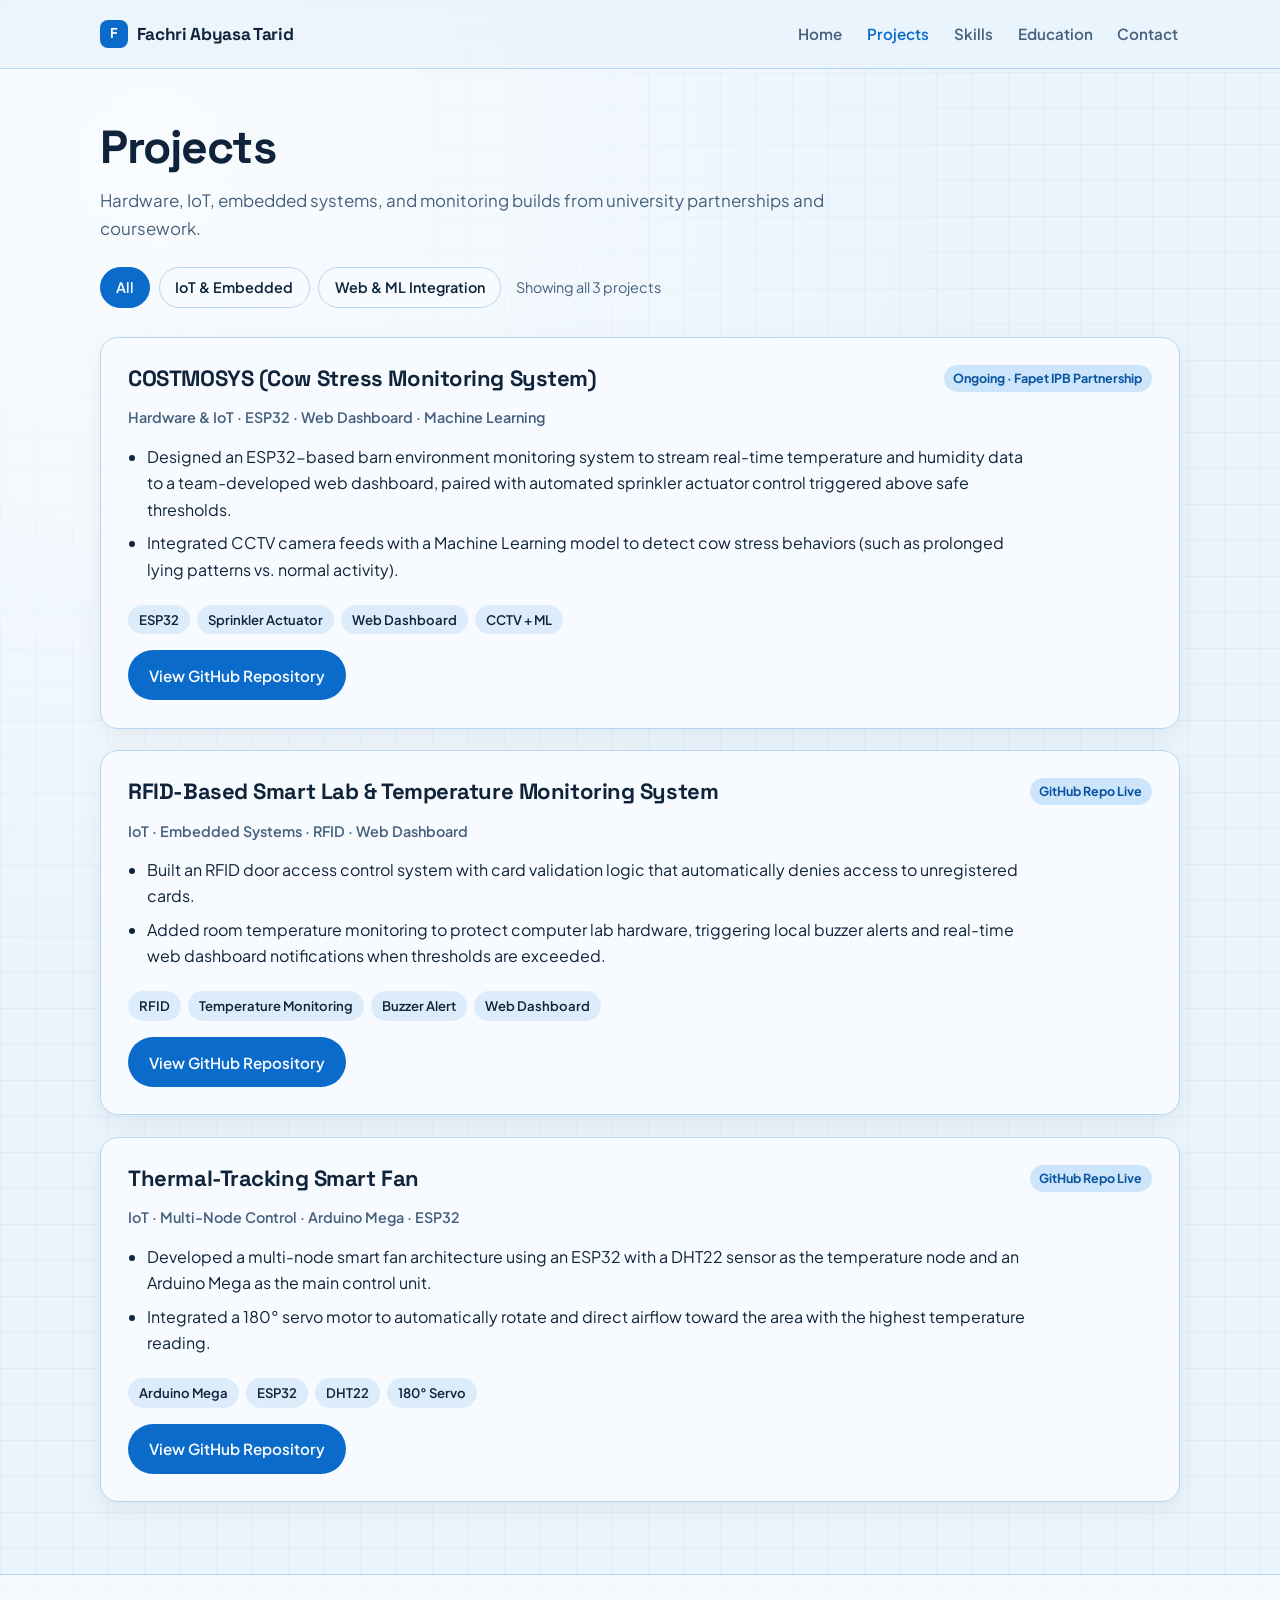
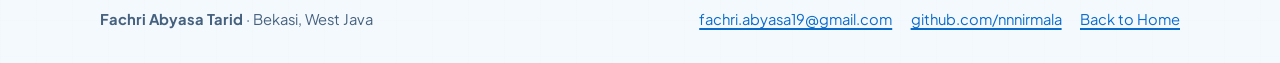
==== projects.html @ 2e53fb2d "feat: sync projects and repo links with latest Google Docs CV" ====
<!doctype html>
<html lang="en">
  <head>
    <meta charset="UTF-8">
    <meta name="viewport" content="width=device-width, initial-scale=1">
    <meta name="theme-color" content="#eaf4fc">
    <meta name="description" content="Hardware, IoT, embedded systems, and web-integrated projects by Fachri Abyasa Tarid.">
    <link rel="icon" href="favicon.svg" type="image/svg+xml">
    <link rel="preconnect" href="https://fonts.googleapis.com">
    <link rel="preconnect" href="https://fonts.gstatic.com" crossorigin>
    <link href="https://fonts.googleapis.com/css2?family=Plus+Jakarta+Sans:wght@400;500;600;700&family=Space+Grotesk:wght@600;700&display=swap" rel="stylesheet">
    <link rel="stylesheet" href="styles.css">
    <script src="app.js" defer></script>
    <title>Projects — Fachri Abyasa Tarid</title>
  </head>
  <body>
    <a class="skip-link" href="#main">Skip to content</a>

    <header class="site-header">
      <div class="wrap header-inner">
        <a class="brand" href="index.html">
          <span class="brand-mark" aria-hidden="true">F</span>
          <span>Fachri Abyasa Tarid</span>
        </a>
        <nav aria-label="Main navigation">
          <button class="nav-toggle" type="button" aria-expanded="false" aria-controls="nav-menu">Menu</button>
          <ul id="nav-menu" class="nav-list">
            <li><a href="index.html">Home</a></li>
            <li><a href="projects.html" aria-current="page">Projects</a></li>
            <li><a href="index.html#skills">Skills</a></li>
            <li><a href="index.html#education">Education</a></li>
            <li><a href="index.html#contact">Contact</a></li>
          </ul>
        </nav>
      </div>
    </header>

    <main id="main" tabindex="-1">
      <section class="page-hero">
        <div class="wrap">
          <h1>Projects</h1>
          <p class="hero-lead">
            Hardware, IoT, embedded systems, and monitoring builds from university partnerships and coursework.
          </p>

          <div class="filters" role="group" aria-label="Filter projects by category" id="filters">
            <button type="button" class="chip" data-filter="all" aria-pressed="true">All</button>
            <button type="button" class="chip" data-filter="iot" aria-pressed="false">IoT &amp; Embedded</button>
            <button type="button" class="chip" data-filter="web-ml" aria-pressed="false">Web &amp; ML Integration</button>
            <p class="filter-status" role="status">Showing all 3 projects</p>
          </div>
          <p class="empty" id="empty" hidden>No projects match this filter.</p>
        </div>
      </section>

      <section class="wrap project-stack" aria-label="Project list">
        <article class="project-entry" id="cow-heat-stress" data-categories="iot web-ml">
          <div class="project-top">
            <h2>COSTMOSYS (Cow Stress Monitoring System)</h2>
            <span class="status-badge">Ongoing · Fapet IPB Partnership</span>
          </div>
          <p class="project-meta">Hardware &amp; IoT · ESP32 · Web Dashboard · Machine Learning</p>
          <ul class="project-points">
            <li>Designed an ESP32-based barn environment monitoring system to stream real-time temperature and humidity data to a team-developed web dashboard, paired with automated sprinkler actuator control triggered above safe thresholds.</li>
            <li>Integrated CCTV camera feeds with a Machine Learning model to detect cow stress behaviors (such as prolonged lying patterns vs. normal activity).</li>
          </ul>
          <div class="tag-row">
            <span class="tag">ESP32</span>
            <span class="tag">Sprinkler Actuator</span>
            <span class="tag">Web Dashboard</span>
            <span class="tag">CCTV + ML</span>
          </div>
          <div class="project-links">
            <a class="btn btn-primary" href="https://github.com/makhdanramadhan-ui/COSTMOSYS" target="_blank" rel="noopener noreferrer">View GitHub Repository</a>
          </div>
        </article>

        <article class="project-entry" id="rfid-smart-lab" data-categories="iot web-ml">
          <div class="project-top">
            <h2>RFID-Based Smart Lab &amp; Temperature Monitoring System</h2>
            <span class="status-badge">GitHub Repo Live</span>
          </div>
          <p class="project-meta">IoT · Embedded Systems · RFID · Web Dashboard</p>
          <ul class="project-points">
            <li>Built an RFID door access control system with card validation logic that automatically denies access to unregistered cards.</li>
            <li>Added room temperature monitoring to protect computer lab hardware, triggering local buzzer alerts and real-time web dashboard notifications when thresholds are exceeded.</li>
          </ul>
          <div class="tag-row">
            <span class="tag">RFID</span>
            <span class="tag">Temperature Monitoring</span>
            <span class="tag">Buzzer Alert</span>
            <span class="tag">Web Dashboard</span>
          </div>
          <div class="project-links">
            <a class="btn btn-primary" href="https://github.com/Faizylux/C-Labs-Monitoring" target="_blank" rel="noopener noreferrer">View GitHub Repository</a>
          </div>
        </article>

        <article class="project-entry" id="thermal-fan" data-categories="iot">
          <div class="project-top">
            <h2>Thermal-Tracking Smart Fan</h2>
            <span class="status-badge">GitHub Repo Live</span>
          </div>
          <p class="project-meta">IoT · Multi-Node Control · Arduino Mega · ESP32</p>
          <ul class="project-points">
            <li>Developed a multi-node smart fan architecture using an ESP32 with a DHT22 sensor as the temperature node and an Arduino Mega as the main control unit.</li>
            <li>Integrated a 180° servo motor to automatically rotate and direct airflow toward the area with the highest temperature reading.</li>
          </ul>
          <div class="tag-row">
            <span class="tag">Arduino Mega</span>
            <span class="tag">ESP32</span>
            <span class="tag">DHT22</span>
            <span class="tag">180° Servo</span>
          </div>
          <div class="project-links">
            <a class="btn btn-primary" href="https://github.com/nnnirmala/thermal-tracking-smart-fan" target="_blank" rel="noopener noreferrer">View GitHub Repository</a>
          </div>
        </article>
      </section>
    </main>

    <footer class="site-footer">
      <div class="wrap footer-inner">
        <div>
          <strong>Fachri Abyasa Tarid</strong> · Bekasi, West Java
        </div>
        <div class="footer-links">
          <a href="mailto:fachri.abyasa19@gmail.com">fachri.abyasa19@gmail.com</a>
          <a href="https://github.com/nnnirmala" target="_blank" rel="noopener noreferrer">github.com/nnnirmala</a>
          <a href="index.html">Back to Home</a>
        </div>
      </div>
    </footer>
  </body>
</html>
---- styles.css ----
:root {
  --bg: #eaf4fc;
  --surface: #f7fbff;
  --surface-alt: #dcecfb;
  --ink: #0f233a;
  --ink-muted: #46617e;
  --accent: #0b6bcb;
  --accent-hover: #0854a0;
  --accent-soft: #cde5fb;
  --border: #b8d6f0;
  --shadow: 0 8px 24px rgba(15, 35, 58, 0.06);
  --radius-lg: 18px;
  --radius-md: 12px;
  --radius-pill: 999px;
  --max-w: 1080px;
}

*,
*::before,
*::after {
  box-sizing: border-box;
}

html {
  scroll-behavior: smooth;
}

body {
  margin: 0;
  font-family: "Plus Jakarta Sans", system-ui, -apple-system, "Segoe UI", sans-serif;
  background-color: var(--bg);
  background-image:
    radial-gradient(circle at 12% 10%, rgba(255, 255, 255, 0.75) 0%, transparent 45%),
    linear-gradient(to right, rgba(11, 107, 203, 0.045) 1px, transparent 1px),
    linear-gradient(to bottom, rgba(11, 107, 203, 0.045) 1px, transparent 1px);
  background-size: 100% 100%, 36px 36px, 36px 36px;
  color: var(--ink);
  line-height: 1.65;
  -webkit-font-smoothing: antialiased;
}

h1, h2, h3, .brand {
  font-family: "Space Grotesk", system-ui, -apple-system, sans-serif;
  letter-spacing: -0.02em;
  line-height: 1.2;
  margin: 0;
}

a {
  color: var(--accent);
  text-decoration-thickness: 1.5px;
  text-underline-offset: 3px;
}

a:hover {
  color: var(--accent-hover);
}

:focus-visible {
  outline: 2.5px solid var(--accent);
  outline-offset: 3px;
}

.skip-link {
  position: absolute;
  left: -9999px;
  top: 0;
  background: var(--ink);
  color: var(--surface);
  padding: 0.6rem 1rem;
  z-index: 100;
  border-radius: 0 0 8px 0;
}

.skip-link:focus {
  left: 0;
}

.wrap {
  width: min(100% - 2.2rem, var(--max-w));
  margin-inline: auto;
}

/* Header */
.site-header {
  position: sticky;
  top: 0;
  z-index: 40;
  background: rgba(234, 244, 252, 0.86);
  backdrop-filter: blur(12px);
  border-bottom: 1px solid var(--border);
}

.header-inner {
  display: flex;
  align-items: center;
  justify-content: space-between;
  gap: 1rem;
  min-height: 68px;
}

.brand {
  font-weight: 700;
  font-size: 1.08rem;
  color: var(--ink);
  text-decoration: none;
  display: inline-flex;
  align-items: center;
  gap: 0.55rem;
}

.brand-mark {
  width: 28px;
  height: 28px;
  border-radius: 8px;
  background: var(--accent);
  color: var(--surface);
  display: grid;
  place-items: center;
  font-size: 0.9rem;
  font-weight: 700;
}

.nav-toggle {
  display: none;
  background: var(--surface);
  border: 1px solid var(--border);
  border-radius: 10px;
  padding: 0.45rem 0.8rem;
  font: inherit;
  font-weight: 600;
  color: var(--ink);
  cursor: pointer;
}

.nav-list {
  list-style: none;
  display: flex;
  align-items: center;
  gap: 1.35rem;
  margin: 0;
  padding: 0;
}

.nav-list a {
  color: var(--ink-muted);
  text-decoration: none;
  font-weight: 600;
  font-size: 0.95rem;
  padding: 0.35rem 0.1rem;
  transition: color 0.15s ease;
}

.nav-list a:hover,
.nav-list a[aria-current="page"] {
  color: var(--accent);
}

/* Buttons */
.btn-row {
  display: flex;
  flex-wrap: wrap;
  gap: 0.75rem;
  margin-top: 1.5rem;
}

.btn {
  display: inline-flex;
  align-items: center;
  gap: 0.45rem;
  padding: 0.72rem 1.25rem;
  border-radius: var(--radius-pill);
  font-weight: 600;
  font-size: 0.95rem;
  text-decoration: none;
  border: 1px solid transparent;
  cursor: pointer;
  transition: background-color 0.15s ease, transform 0.15s ease, border-color 0.15s ease;
}

.btn-primary {
  background: var(--accent);
  color: var(--surface);
}

.btn-primary:hover {
  background: var(--accent-hover);
  color: var(--surface);
  transform: translateY(-1px);
}

.btn-secondary {
  background: var(--surface);
  color: var(--ink);
  border-color: var(--border);
}

.btn-secondary:hover {
  background: var(--surface-alt);
  color: var(--ink);
}

/* Hero */
.hero {
  padding: 4rem 0 3.2rem;
}

.hero-grid {
  display: grid;
  grid-template-columns: 1.35fr 0.9fr;
  gap: 2.2rem;
  align-items: start;
}

.role-pill {
  display: inline-block;
  background: var(--accent-soft);
  color: var(--accent-hover);
  font-weight: 600;
  font-size: 0.88rem;
  padding: 0.32rem 0.85rem;
  border-radius: var(--radius-pill);
  margin-bottom: 1rem;
}

.hero h1 {
  font-size: clamp(2.1rem, 4.2vw, 3.25rem);
  margin-bottom: 1rem;
}

.hero-lead {
  font-size: 1.06rem;
  color: var(--ink-muted);
  max-width: 62ch;
  margin: 0;
}

.spec-card {
  background: var(--surface);
  border: 1px solid var(--border);
  border-radius: var(--radius-lg);
  padding: 1.5rem;
  box-shadow: var(--shadow);
}

.spec-card h2 {
  font-size: 1.05rem;
  margin-bottom: 1rem;
  color: var(--ink);
}

.spec-list {
  margin: 0;
  display: grid;
  gap: 0.85rem;
}

.spec-item {
  display: flex;
  justify-content: space-between;
  gap: 1rem;
  padding-bottom: 0.7rem;
  border-bottom: 1px solid var(--surface-alt);
  font-size: 0.92rem;
}

.spec-item:last-child {
  border-bottom: none;
  padding-bottom: 0;
}

.spec-label {
  color: var(--ink-muted);
}

.spec-value {
  font-weight: 600;
  text-align: right;
}

/* Sections */
.section {
  padding: 2.8rem 0;
}

.section-head {
  display: flex;
  flex-wrap: wrap;
  align-items: baseline;
  justify-content: space-between;
  gap: 1rem;
  margin-bottom: 1.5rem;
}

.section-head h2 {
  font-size: clamp(1.5rem, 2.5vw, 1.95rem);
}

.section-sub {
  color: var(--ink-muted);
  margin: 0.3rem 0 0;
  max-width: 65ch;
}

/* Cards & Grids */
.grid-2 {
  display: grid;
  grid-template-columns: repeat(2, minmax(0, 1fr));
  gap: 1.25rem;
}

.card {
  background: var(--surface);
  border: 1px solid var(--border);
  border-radius: var(--radius-lg);
  padding: 1.45rem;
  box-shadow: var(--shadow);
  display: flex;
  flex-direction: column;
  gap: 0.75rem;
}

.card h3 {
  font-size: 1.18rem;
}

.card p {
  margin: 0;
  color: var(--ink-muted);
  font-size: 0.96rem;
}

.tag-row {
  display: flex;
  flex-wrap: wrap;
  gap: 0.45rem;
  margin-top: auto;
  padding-top: 0.35rem;
}

.tag {
  background: var(--surface-alt);
  color: var(--ink);
  font-size: 0.82rem;
  font-weight: 600;
  padding: 0.25rem 0.68rem;
  border-radius: var(--radius-pill);
}

.status-badge {
  display: inline-block;
  font-size: 0.78rem;
  font-weight: 700;
  padding: 0.2rem 0.6rem;
  border-radius: var(--radius-pill);
  background: var(--accent-soft);
  color: var(--accent-hover);
  align-self: flex-start;
}

/* Projects Page */
.page-hero {
  padding: 3.2rem 0 1.8rem;
}

.page-hero h1 {
  font-size: clamp(2rem, 4vw, 2.9rem);
  margin-bottom: 0.7rem;
}

.filters {
  display: flex;
  flex-wrap: wrap;
  align-items: center;
  gap: 0.55rem;
  margin-top: 1.5rem;
}

.chip {
  background: var(--surface);
  color: var(--ink);
  border: 1px solid var(--border);
  border-radius: var(--radius-pill);
  padding: 0.48rem 0.95rem;
  font: inherit;
  font-size: 0.9rem;
  font-weight: 600;
  cursor: pointer;
  transition: background-color 0.15s ease, color 0.15s ease, border-color 0.15s ease;
}

.chip:hover {
  background: var(--surface-alt);
}

.chip[aria-pressed="true"] {
  background: var(--accent);
  color: var(--surface);
  border-color: var(--accent);
}

.filter-status {
  margin: 0 0 0 0.4rem;
  font-size: 0.9rem;
  color: var(--ink-muted);
}

.project-stack {
  display: grid;
  gap: 1.35rem;
  padding-bottom: 3.5rem;
}

.project-entry {
  background: var(--surface);
  border: 1px solid var(--border);
  border-radius: var(--radius-lg);
  padding: 1.7rem;
  box-shadow: var(--shadow);
  scroll-margin-top: 90px;
}

.project-entry[hidden] {
  display: none;
}

.project-entry:target {
  border-color: var(--accent);
  box-shadow: 0 0 0 3px rgba(11, 107, 203, 0.16), var(--shadow);
}

.project-top {
  display: flex;
  flex-wrap: wrap;
  justify-content: space-between;
  align-items: flex-start;
  gap: 0.75rem;
  margin-bottom: 0.75rem;
}

.project-top h2 {
  font-size: 1.38rem;
}

.project-meta {
  color: var(--ink-muted);
  font-size: 0.9rem;
  font-weight: 600;
  margin-bottom: 0.85rem;
}

.project-points {
  margin: 0 0 1rem;
  padding-left: 1.2rem;
  color: var(--ink);
  max-width: 75ch;
}

.project-points li + li {
  margin-top: 0.45rem;
}

.project-links {
  display: flex;
  flex-wrap: wrap;
  align-items: center;
  gap: 1rem;
  margin-top: 1rem;
}

/* Footer */
.site-footer {
  border-top: 1px solid var(--border);
  background: rgba(247, 251, 255, 0.75);
  padding: 2rem 0;
  margin-top: 1rem;
}

.footer-inner {
  display: flex;
  flex-wrap: wrap;
  justify-content: space-between;
  align-items: center;
  gap: 1rem;
  font-size: 0.92rem;
  color: var(--ink-muted);
}

.footer-links {
  display: flex;
  flex-wrap: wrap;
  gap: 1.15rem;
}

@media (max-width: 820px) {
  .hero-grid,
  .grid-2 {
    grid-template-columns: 1fr;
  }

  .nav-toggle {
    display: inline-flex;
  }

  .nav-list {
    display: none;
    position: absolute;
    right: 1.1rem;
    top: 64px;
    background: var(--surface);
    border: 1px solid var(--border);
    border-radius: var(--radius-md);
    box-shadow: var(--shadow);
    flex-direction: column;
    align-items: stretch;
    padding: 0.65rem;
    min-width: 190px;
    gap: 0.25rem;
  }

  .nav-list.is-open {
    display: flex;
  }

  .nav-list a {
    padding: 0.45rem 0.65rem;
    border-radius: 8px;
  }

  .nav-list a:hover {
    background: var(--surface-alt);
  }
}

@media (prefers-reduced-motion: reduce) {
  html {
    scroll-behavior: auto;
  }
  .btn {
    transition: none;
  }
}
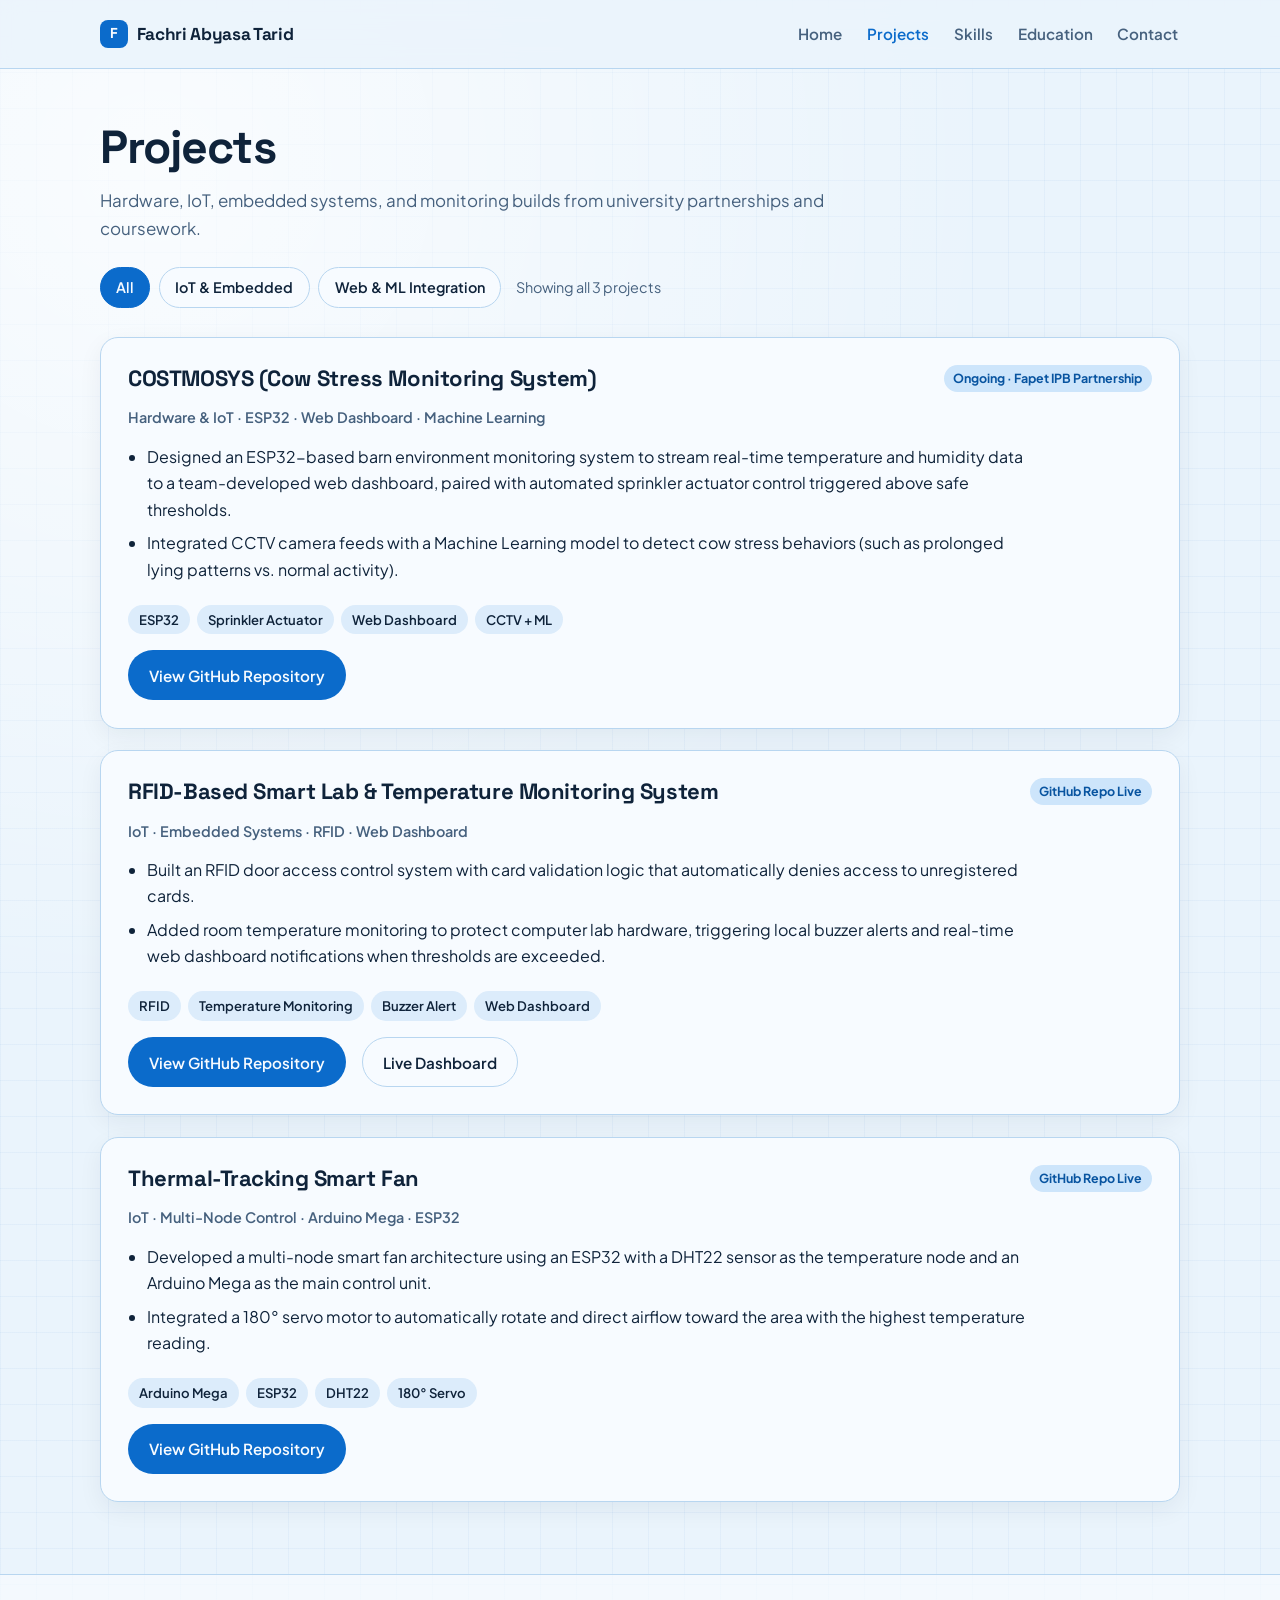
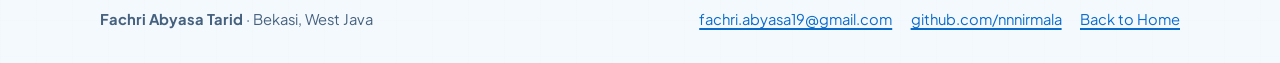
==== commit 1774c70b: "feat: add live C-LABS Monitoring dashboard link to Smart Lab project" ====
--- a/projects.html
+++ b/projects.html
@@ -93,6 +93,7 @@
           </div>
           <div class="project-links">
             <a class="btn btn-primary" href="https://github.com/Faizylux/C-Labs-Monitoring" target="_blank" rel="noopener noreferrer">View GitHub Repository</a>
+            <a class="btn btn-secondary" href="https://monitoring-lab-61a4b.web.app/" target="_blank" rel="noopener noreferrer">Live Dashboard</a>
           </div>
         </article>
 
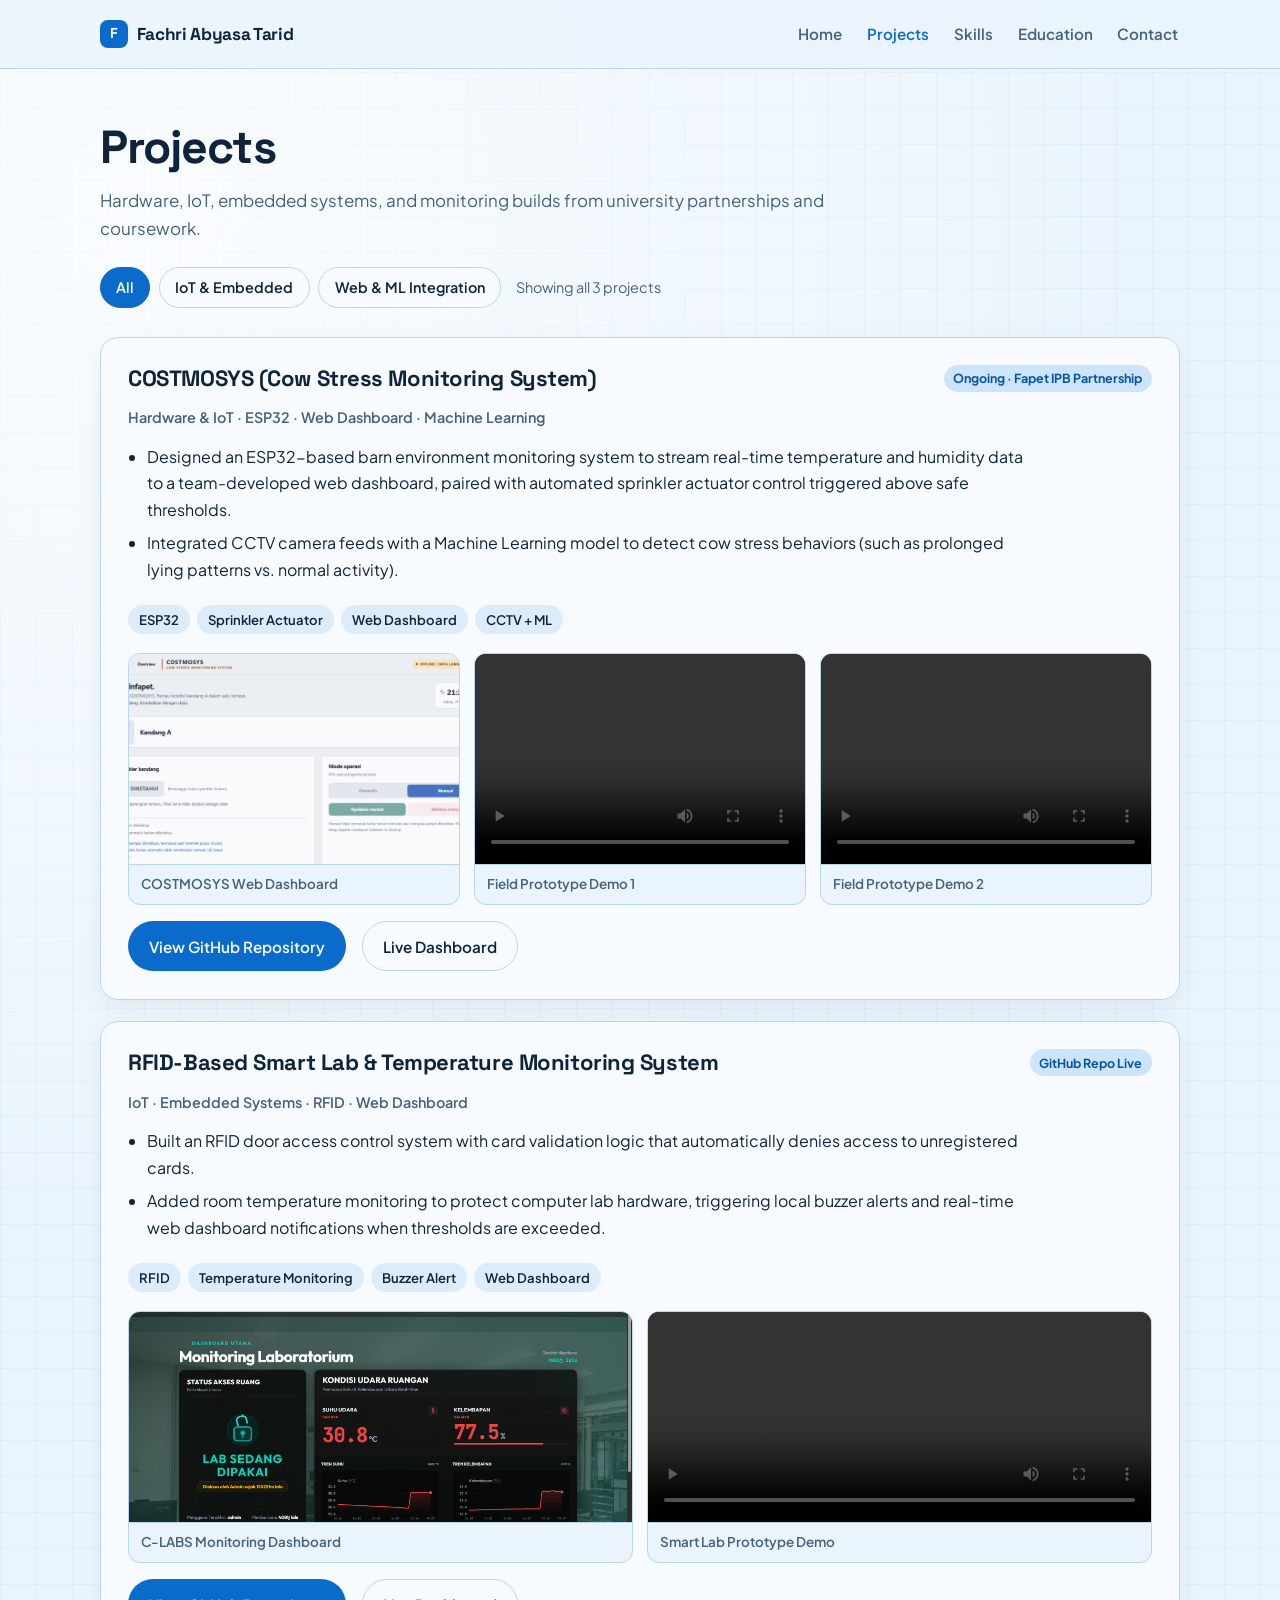
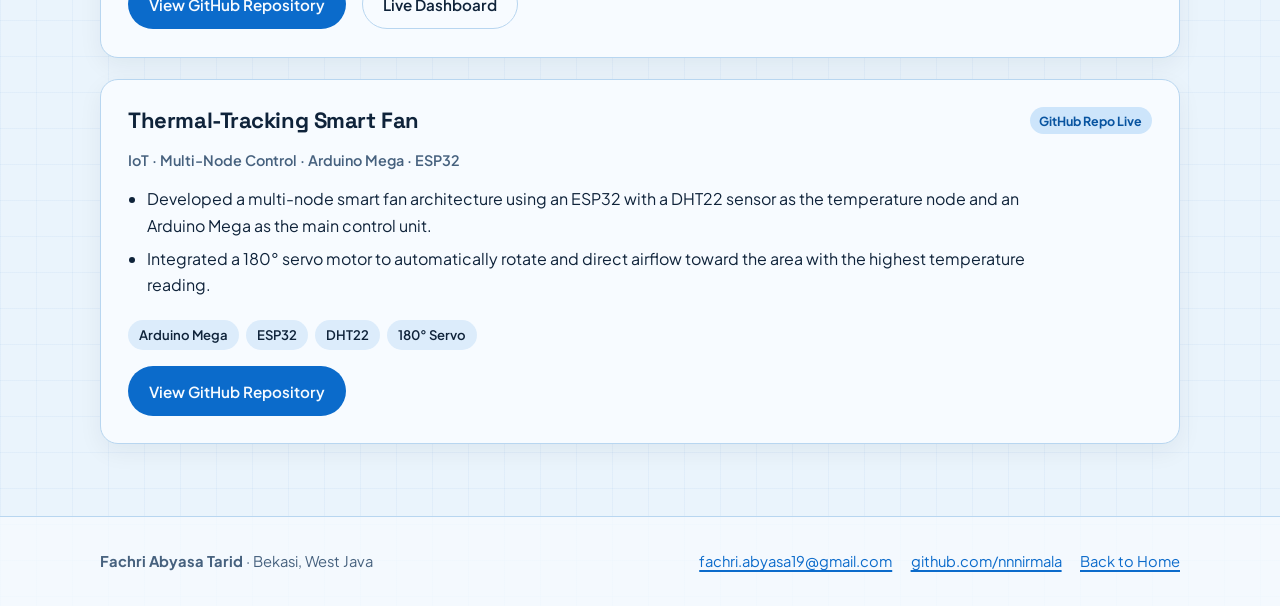
==== commit 971db0e8: "feat: add COSTMOSYS and C-LABS dashboard screenshots and demo videos" ====
--- a/projects.html
+++ b/projects.html
@@ -70,8 +70,23 @@
             <span class="tag">Web Dashboard</span>
             <span class="tag">CCTV + ML</span>
           </div>
+          <div class="media-grid">
+            <figure class="media-item">
+              <img src="assets/media/costmosys-dashboard.png" alt="COSTMOSYS SmartCow web dashboard overview" loading="lazy">
+              <figcaption>COSTMOSYS Web Dashboard</figcaption>
+            </figure>
+            <figure class="media-item">
+              <video controls preload="metadata" src="assets/media/costmosys-demo-1.mp4"></video>
+              <figcaption>Field Prototype Demo 1</figcaption>
+            </figure>
+            <figure class="media-item">
+              <video controls preload="metadata" src="assets/media/costmosys-demo-2.mp4"></video>
+              <figcaption>Field Prototype Demo 2</figcaption>
+            </figure>
+          </div>
           <div class="project-links">
             <a class="btn btn-primary" href="https://github.com/makhdanramadhan-ui/COSTMOSYS" target="_blank" rel="noopener noreferrer">View GitHub Repository</a>
+            <a class="btn btn-secondary" href="https://smartcow-de25f.web.app/" target="_blank" rel="noopener noreferrer">Live Dashboard</a>
           </div>
         </article>
 
@@ -90,6 +105,16 @@
             <span class="tag">Temperature Monitoring</span>
             <span class="tag">Buzzer Alert</span>
             <span class="tag">Web Dashboard</span>
+          </div>
+          <div class="media-grid">
+            <figure class="media-item">
+              <img src="assets/media/c-labs-dashboard.png" alt="C-LABS Monitoring web dashboard" loading="lazy">
+              <figcaption>C-LABS Monitoring Dashboard</figcaption>
+            </figure>
+            <figure class="media-item">
+              <video controls preload="metadata" src="https://github.com/nnnirmala/nnnirmala.github.io/releases/download/media-v1/c-labs-demo.mp4"></video>
+              <figcaption>Smart Lab Prototype Demo</figcaption>
+            </figure>
           </div>
           <div class="project-links">
             <a class="btn btn-primary" href="https://github.com/Faizylux/C-Labs-Monitoring" target="_blank" rel="noopener noreferrer">View GitHub Repository</a>
--- a/styles.css
+++ b/styles.css
@@ -468,6 +468,40 @@
   margin-top: 1rem;
 }
 
+.media-grid {
+  display: grid;
+  grid-template-columns: repeat(auto-fit, minmax(240px, 1fr));
+  gap: 0.9rem;
+  margin: 1.15rem 0 0.5rem;
+}
+
+.media-item {
+  margin: 0;
+  background: var(--bg);
+  border: 1px solid var(--border);
+  border-radius: var(--radius-md);
+  overflow: hidden;
+  display: flex;
+  flex-direction: column;
+}
+
+.media-item img,
+.media-item video {
+  width: 100%;
+  height: 210px;
+  object-fit: cover;
+  display: block;
+  background: #0f233a;
+}
+
+.media-item figcaption {
+  padding: 0.55rem 0.75rem;
+  font-size: 0.84rem;
+  font-weight: 600;
+  color: var(--ink-muted);
+  border-top: 1px solid var(--border);
+}
+
 /* Footer */
 .site-footer {
   border-top: 1px solid var(--border);
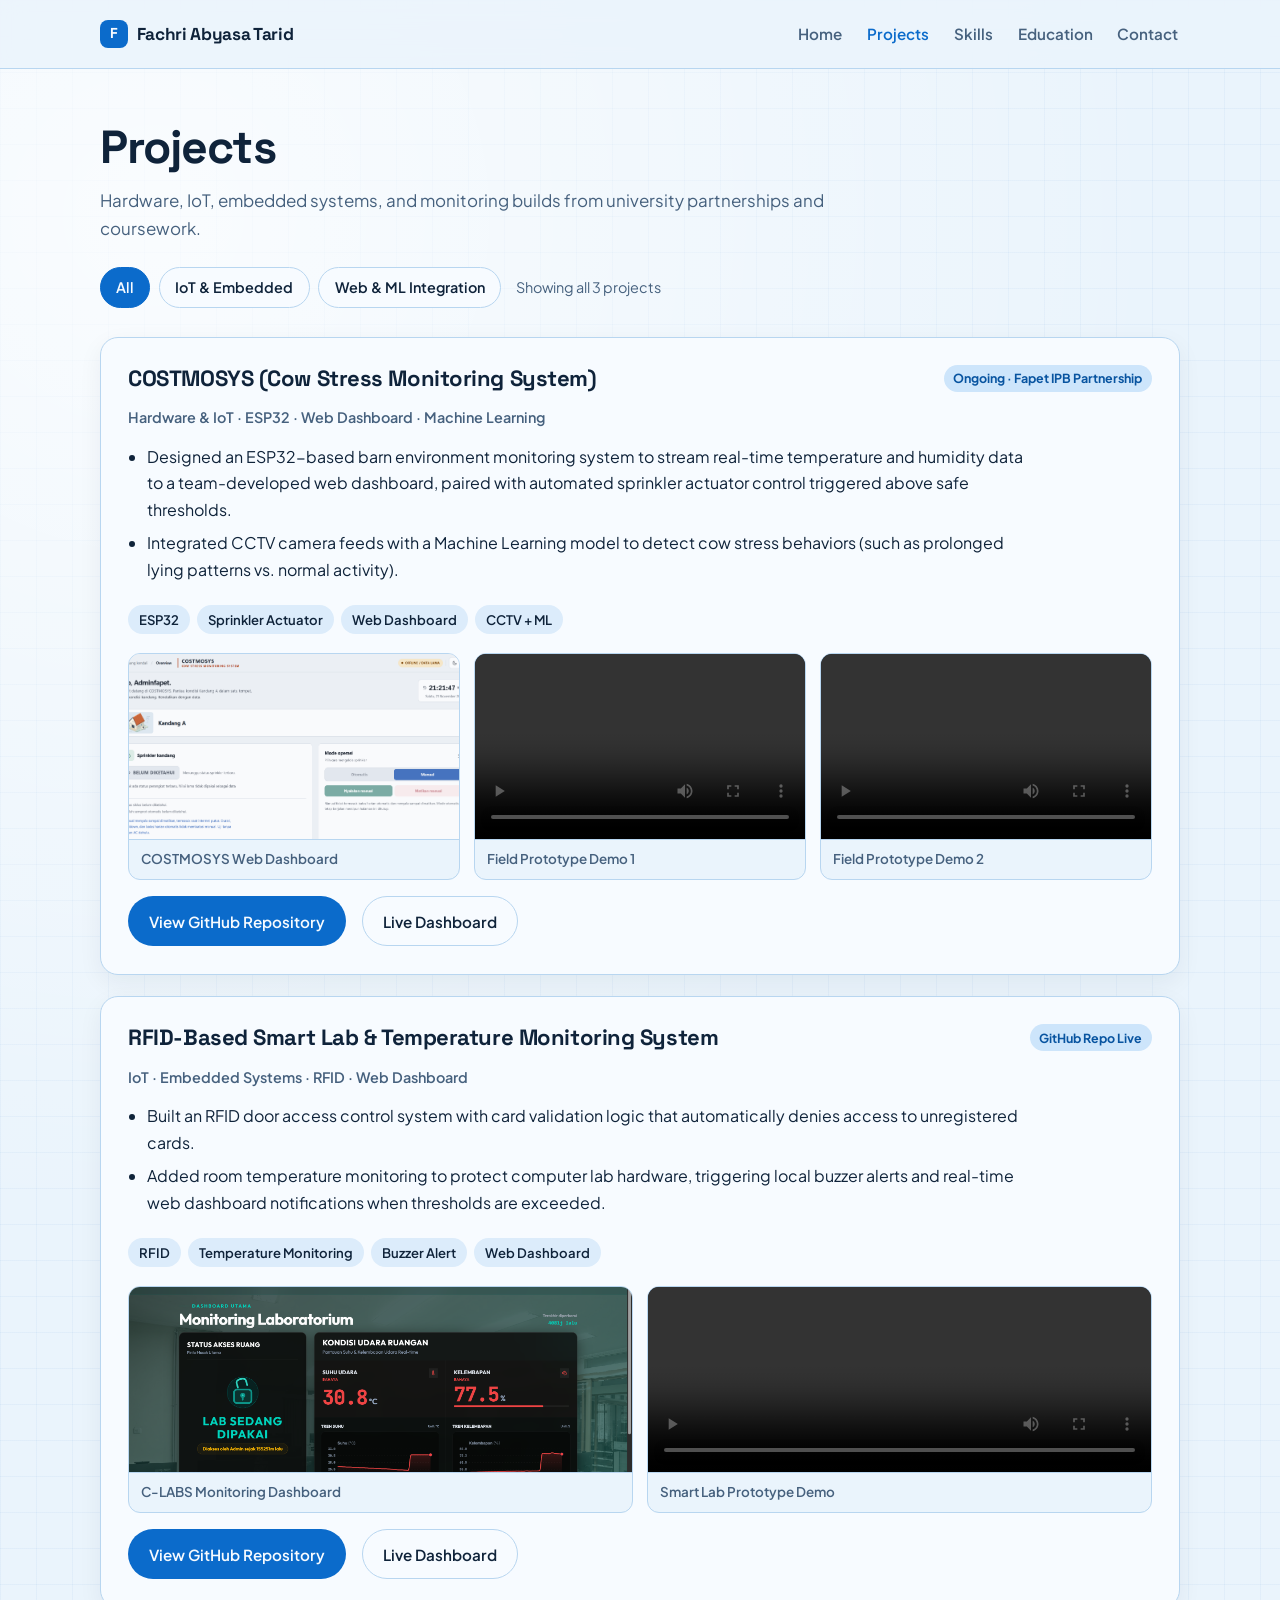
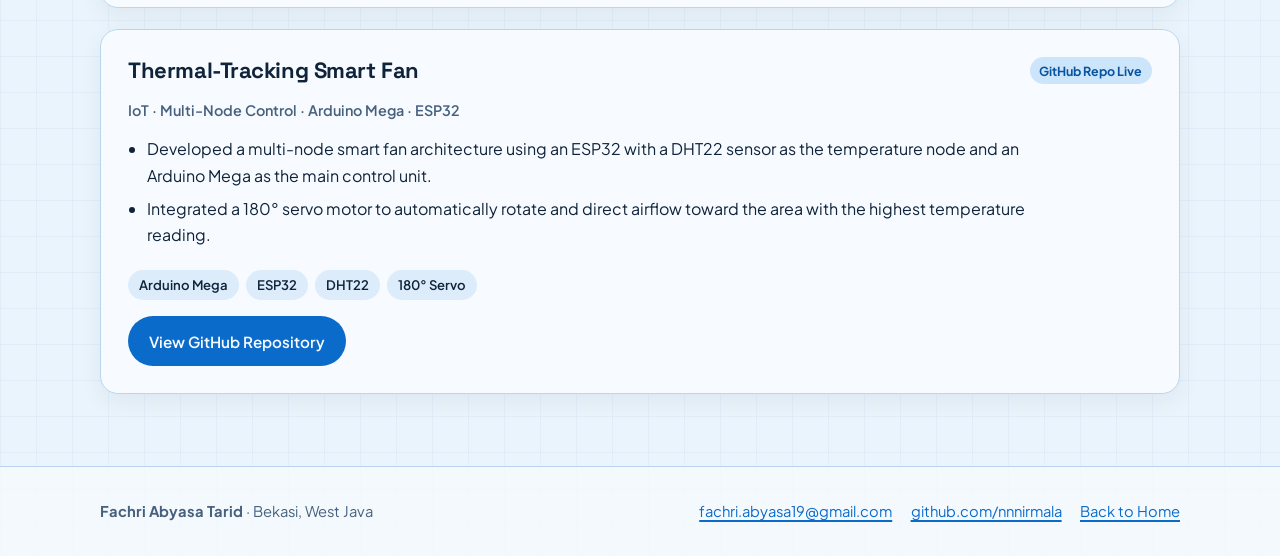
==== commit efbb1505: "fix: bust CSS cache and constrain media grid sizing" ====
--- a/projects.html
+++ b/projects.html
@@ -9,7 +9,7 @@
     <link rel="preconnect" href="https://fonts.googleapis.com">
     <link rel="preconnect" href="https://fonts.gstatic.com" crossorigin>
     <link href="https://fonts.googleapis.com/css2?family=Plus+Jakarta+Sans:wght@400;500;600;700&family=Space+Grotesk:wght@600;700&display=swap" rel="stylesheet">
-    <link rel="stylesheet" href="styles.css">
+    <link rel="stylesheet" href="styles.css?v=3">
     <script src="app.js" defer></script>
     <title>Projects — Fachri Abyasa Tarid</title>
   </head>
--- a/styles.css
+++ b/styles.css
@@ -418,6 +418,8 @@
   padding: 1.7rem;
   box-shadow: var(--shadow);
   scroll-margin-top: 90px;
+  min-width: 0;
+  overflow: hidden;
 }
 
 .project-entry[hidden] {
@@ -470,13 +472,14 @@
 
 .media-grid {
   display: grid;
-  grid-template-columns: repeat(auto-fit, minmax(240px, 1fr));
+  grid-template-columns: repeat(auto-fit, minmax(220px, 1fr));
   gap: 0.9rem;
   margin: 1.15rem 0 0.5rem;
 }
 
 .media-item {
   margin: 0;
+  min-width: 0;
   background: var(--bg);
   border: 1px solid var(--border);
   border-radius: var(--radius-md);
@@ -488,7 +491,8 @@
 .media-item img,
 .media-item video {
   width: 100%;
-  height: 210px;
+  max-width: 100%;
+  height: 185px;
   object-fit: cover;
   display: block;
   background: #0f233a;
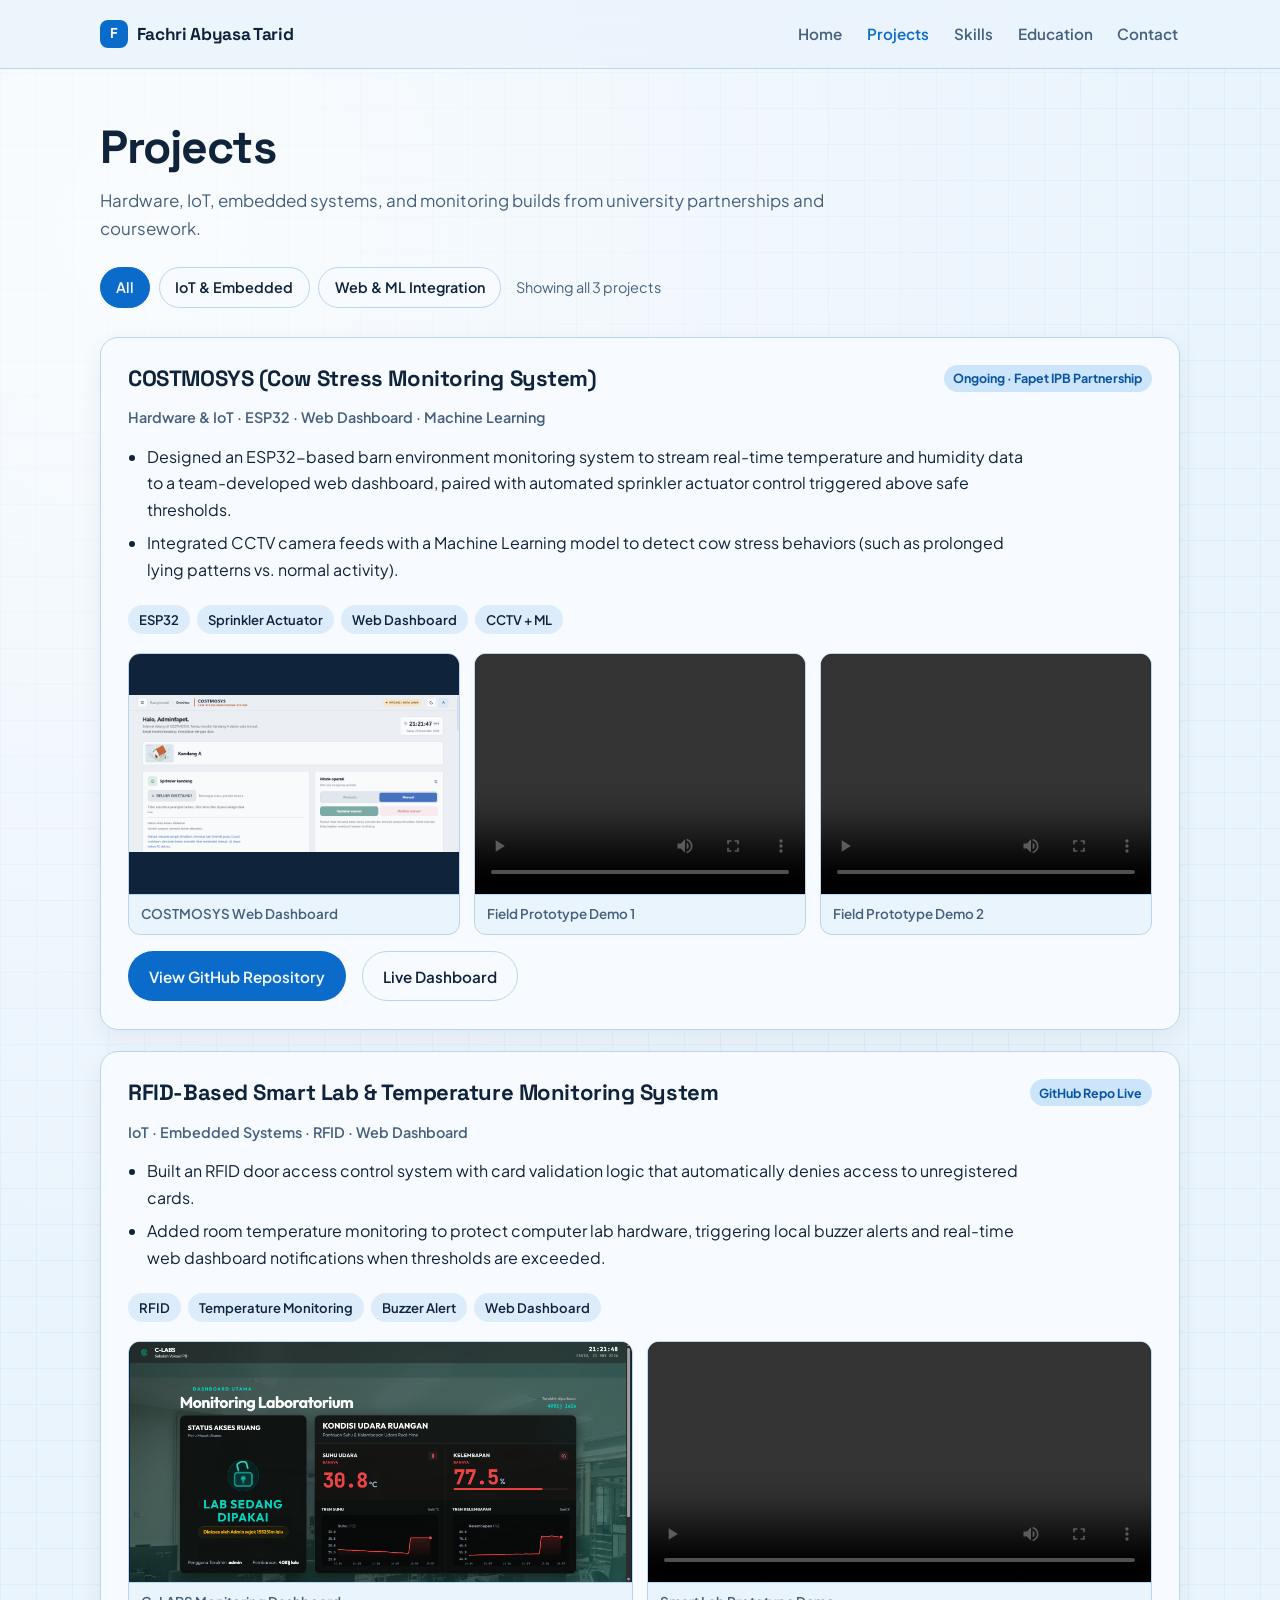
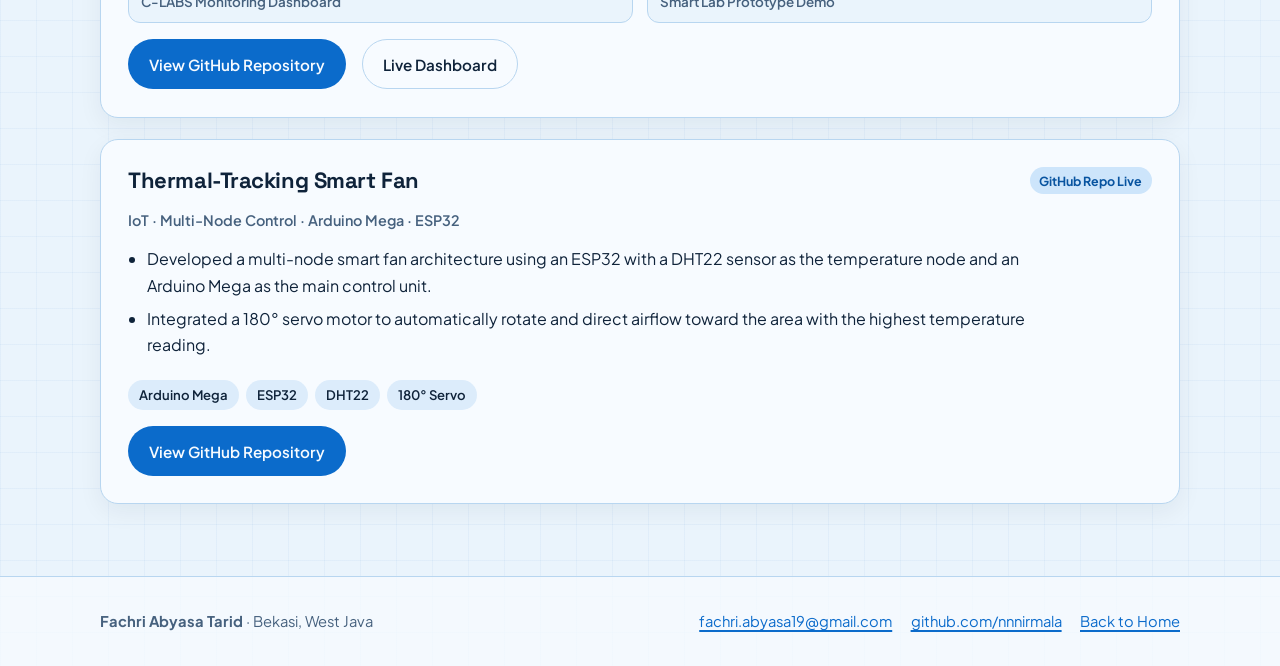
==== commit 1215c52b: "fix: use object-fit contain so portrait videos are not cropped" ====
--- a/projects.html
+++ b/projects.html
@@ -9,7 +9,7 @@
     <link rel="preconnect" href="https://fonts.googleapis.com">
     <link rel="preconnect" href="https://fonts.gstatic.com" crossorigin>
     <link href="https://fonts.googleapis.com/css2?family=Plus+Jakarta+Sans:wght@400;500;600;700&family=Space+Grotesk:wght@600;700&display=swap" rel="stylesheet">
-    <link rel="stylesheet" href="styles.css?v=3">
+    <link rel="stylesheet" href="styles.css?v=4">
     <script src="app.js" defer></script>
     <title>Projects — Fachri Abyasa Tarid</title>
   </head>
--- a/styles.css
+++ b/styles.css
@@ -492,8 +492,8 @@
 .media-item video {
   width: 100%;
   max-width: 100%;
-  height: 185px;
-  object-fit: cover;
+  height: 240px;
+  object-fit: contain;
   display: block;
   background: #0f233a;
 }
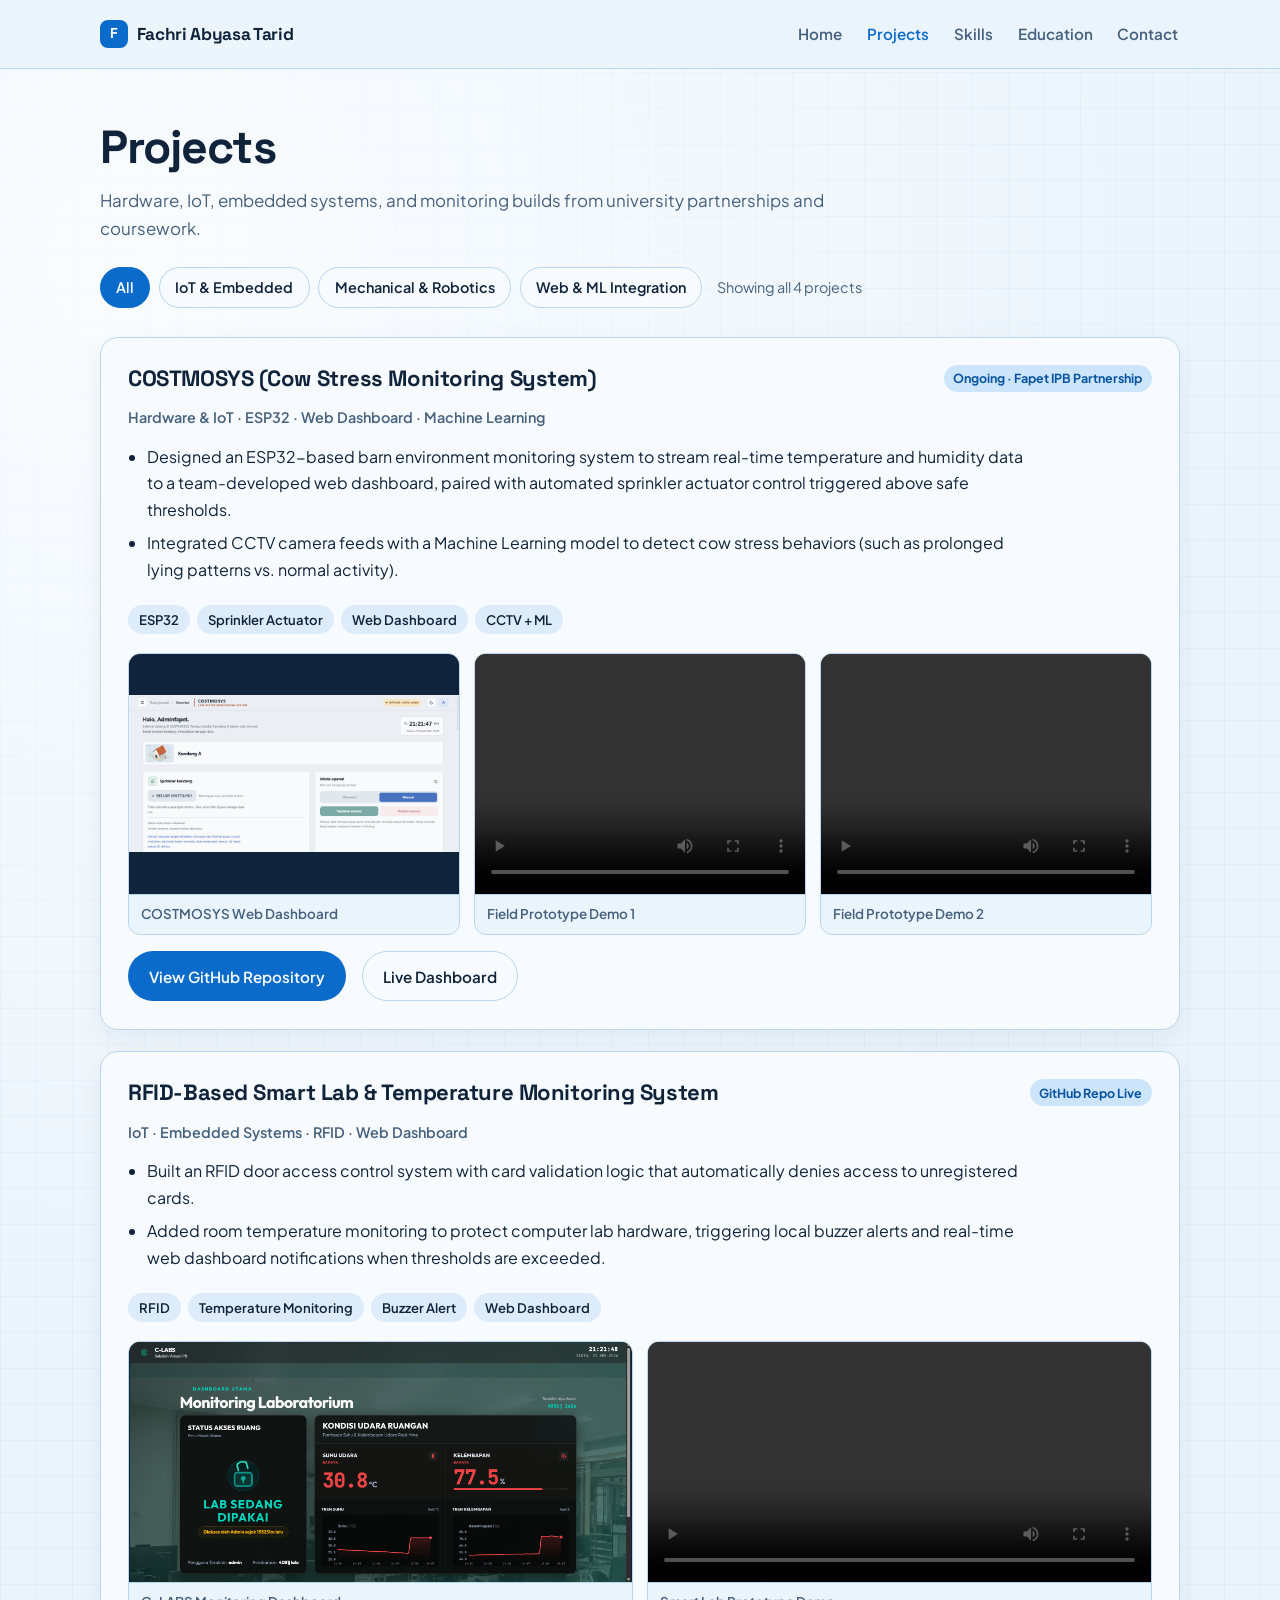
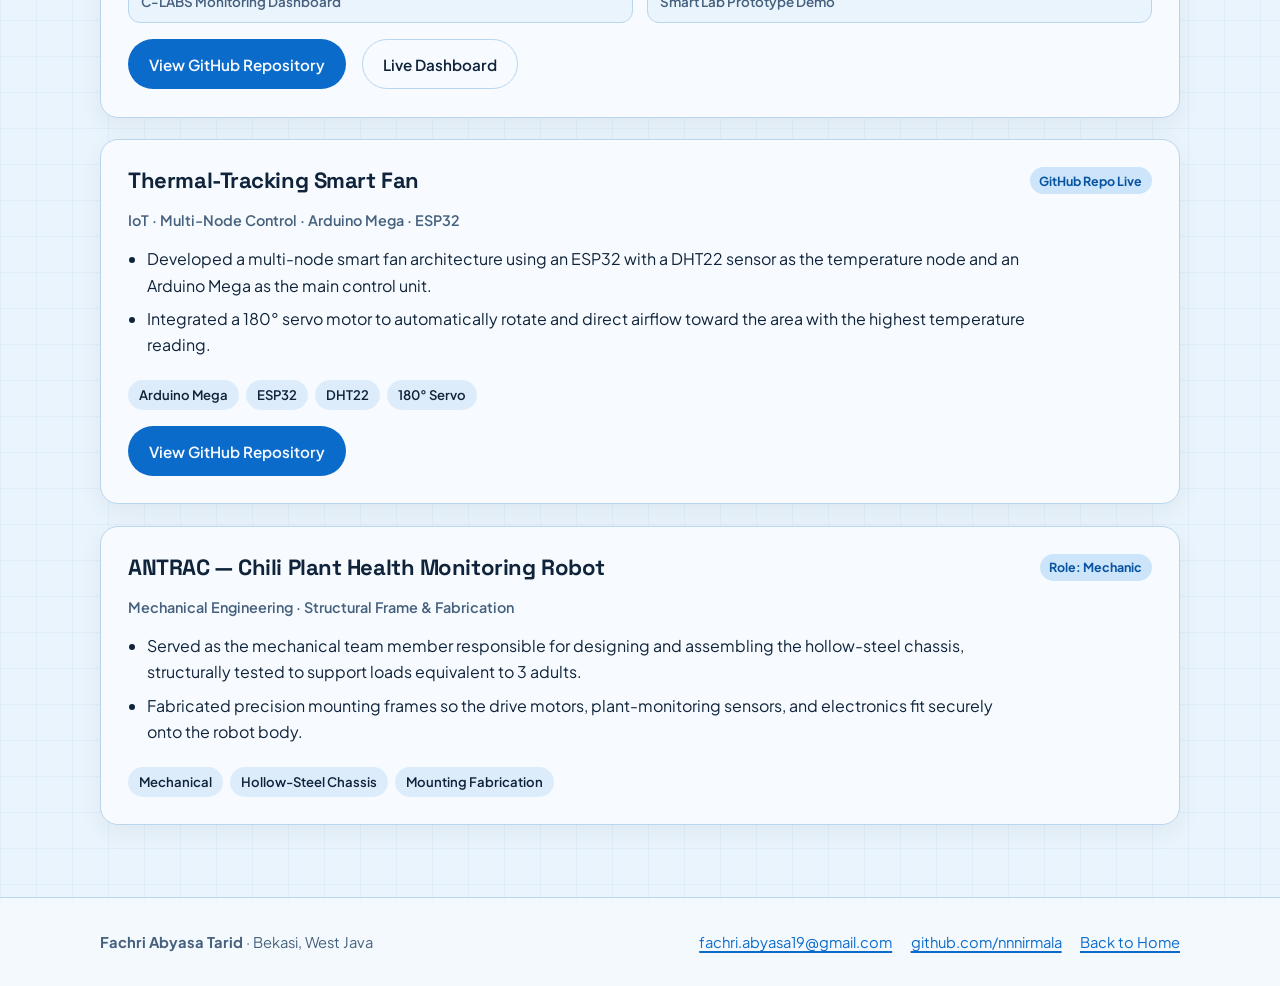
==== commit e6a4c126: "feat: restore ANTRAC project with Mechanic role" ====
--- a/projects.html
+++ b/projects.html
@@ -46,8 +46,9 @@
           <div class="filters" role="group" aria-label="Filter projects by category" id="filters">
             <button type="button" class="chip" data-filter="all" aria-pressed="true">All</button>
             <button type="button" class="chip" data-filter="iot" aria-pressed="false">IoT &amp; Embedded</button>
+            <button type="button" class="chip" data-filter="robotics" aria-pressed="false">Mechanical &amp; Robotics</button>
             <button type="button" class="chip" data-filter="web-ml" aria-pressed="false">Web &amp; ML Integration</button>
-            <p class="filter-status" role="status">Showing all 3 projects</p>
+            <p class="filter-status" role="status">Showing all 4 projects</p>
           </div>
           <p class="empty" id="empty" hidden>No projects match this filter.</p>
         </div>
@@ -142,6 +143,23 @@
             <a class="btn btn-primary" href="https://github.com/nnnirmala/thermal-tracking-smart-fan" target="_blank" rel="noopener noreferrer">View GitHub Repository</a>
           </div>
         </article>
+
+        <article class="project-entry" id="antrac" data-categories="robotics">
+          <div class="project-top">
+            <h2>ANTRAC — Chili Plant Health Monitoring Robot</h2>
+            <span class="status-badge">Role: Mechanic</span>
+          </div>
+          <p class="project-meta">Mechanical Engineering · Structural Frame &amp; Fabrication</p>
+          <ul class="project-points">
+            <li>Served as the mechanical team member responsible for designing and assembling the hollow-steel chassis, structurally tested to support loads equivalent to 3 adults.</li>
+            <li>Fabricated precision mounting frames so the drive motors, plant-monitoring sensors, and electronics fit securely onto the robot body.</li>
+          </ul>
+          <div class="tag-row">
+            <span class="tag">Mechanical</span>
+            <span class="tag">Hollow-Steel Chassis</span>
+            <span class="tag">Mounting Fabrication</span>
+          </div>
+        </article>
       </section>
     </main>
 
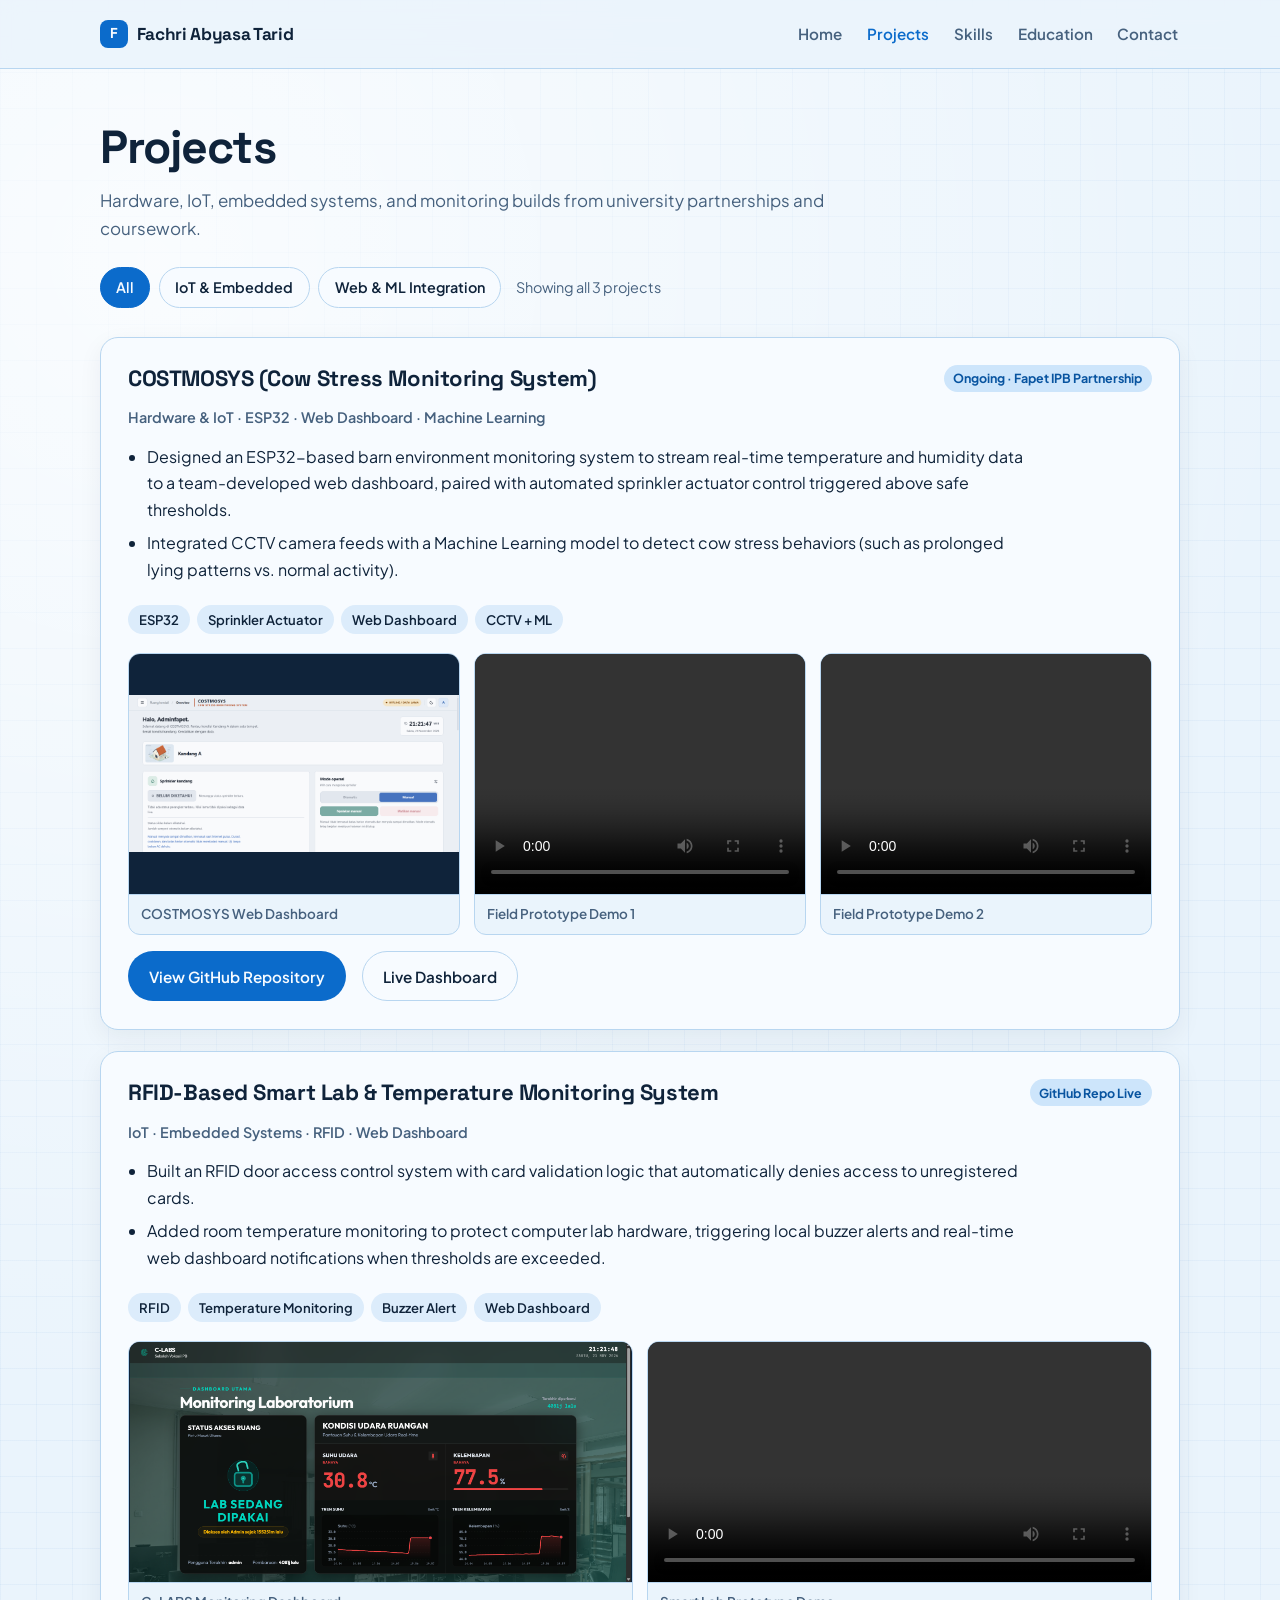
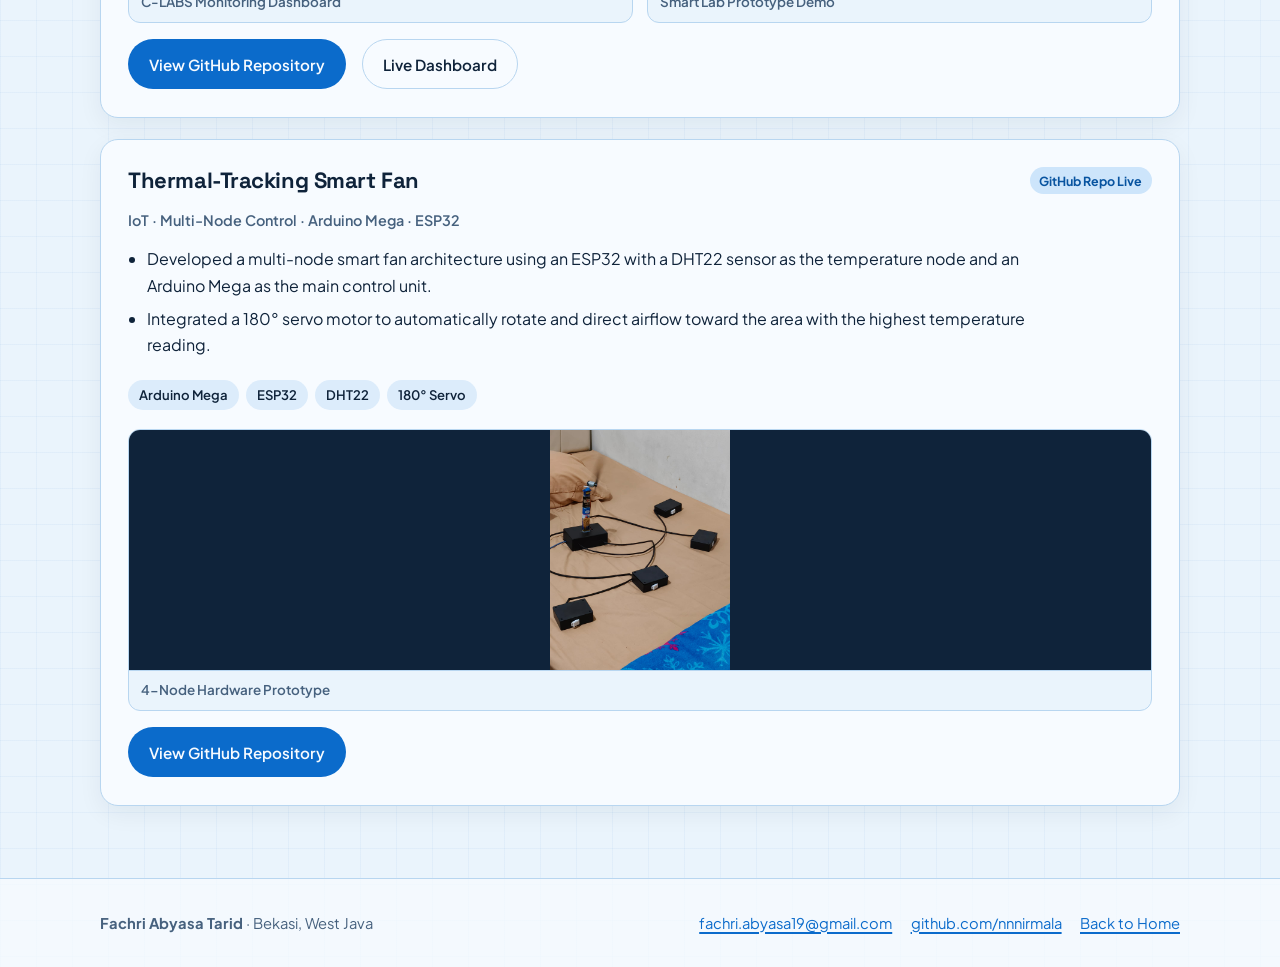
==== commit 5dd36f56: "feat: remove ANTRAC and add Thermal-Tracking Smart Fan prototype photo" ====
--- a/projects.html
+++ b/projects.html
@@ -46,9 +46,8 @@
           <div class="filters" role="group" aria-label="Filter projects by category" id="filters">
             <button type="button" class="chip" data-filter="all" aria-pressed="true">All</button>
             <button type="button" class="chip" data-filter="iot" aria-pressed="false">IoT &amp; Embedded</button>
-            <button type="button" class="chip" data-filter="robotics" aria-pressed="false">Mechanical &amp; Robotics</button>
             <button type="button" class="chip" data-filter="web-ml" aria-pressed="false">Web &amp; ML Integration</button>
-            <p class="filter-status" role="status">Showing all 4 projects</p>
+            <p class="filter-status" role="status">Showing all 3 projects</p>
           </div>
           <p class="empty" id="empty" hidden>No projects match this filter.</p>
         </div>
@@ -139,25 +138,14 @@
             <span class="tag">DHT22</span>
             <span class="tag">180° Servo</span>
           </div>
+          <div class="media-grid">
+            <figure class="media-item">
+              <img src="assets/media/thermal-fan-prototype.jpg" alt="Thermal-Tracking Smart Fan 4-node hardware prototype" loading="lazy">
+              <figcaption>4-Node Hardware Prototype</figcaption>
+            </figure>
+          </div>
           <div class="project-links">
             <a class="btn btn-primary" href="https://github.com/nnnirmala/thermal-tracking-smart-fan" target="_blank" rel="noopener noreferrer">View GitHub Repository</a>
-          </div>
-        </article>
-
-        <article class="project-entry" id="antrac" data-categories="robotics">
-          <div class="project-top">
-            <h2>ANTRAC — Chili Plant Health Monitoring Robot</h2>
-            <span class="status-badge">Role: Mechanic</span>
-          </div>
-          <p class="project-meta">Mechanical Engineering · Structural Frame &amp; Fabrication</p>
-          <ul class="project-points">
-            <li>Served as the mechanical team member responsible for designing and assembling the hollow-steel chassis, structurally tested to support loads equivalent to 3 adults.</li>
-            <li>Fabricated precision mounting frames so the drive motors, plant-monitoring sensors, and electronics fit securely onto the robot body.</li>
-          </ul>
-          <div class="tag-row">
-            <span class="tag">Mechanical</span>
-            <span class="tag">Hollow-Steel Chassis</span>
-            <span class="tag">Mounting Fabrication</span>
           </div>
         </article>
       </section>
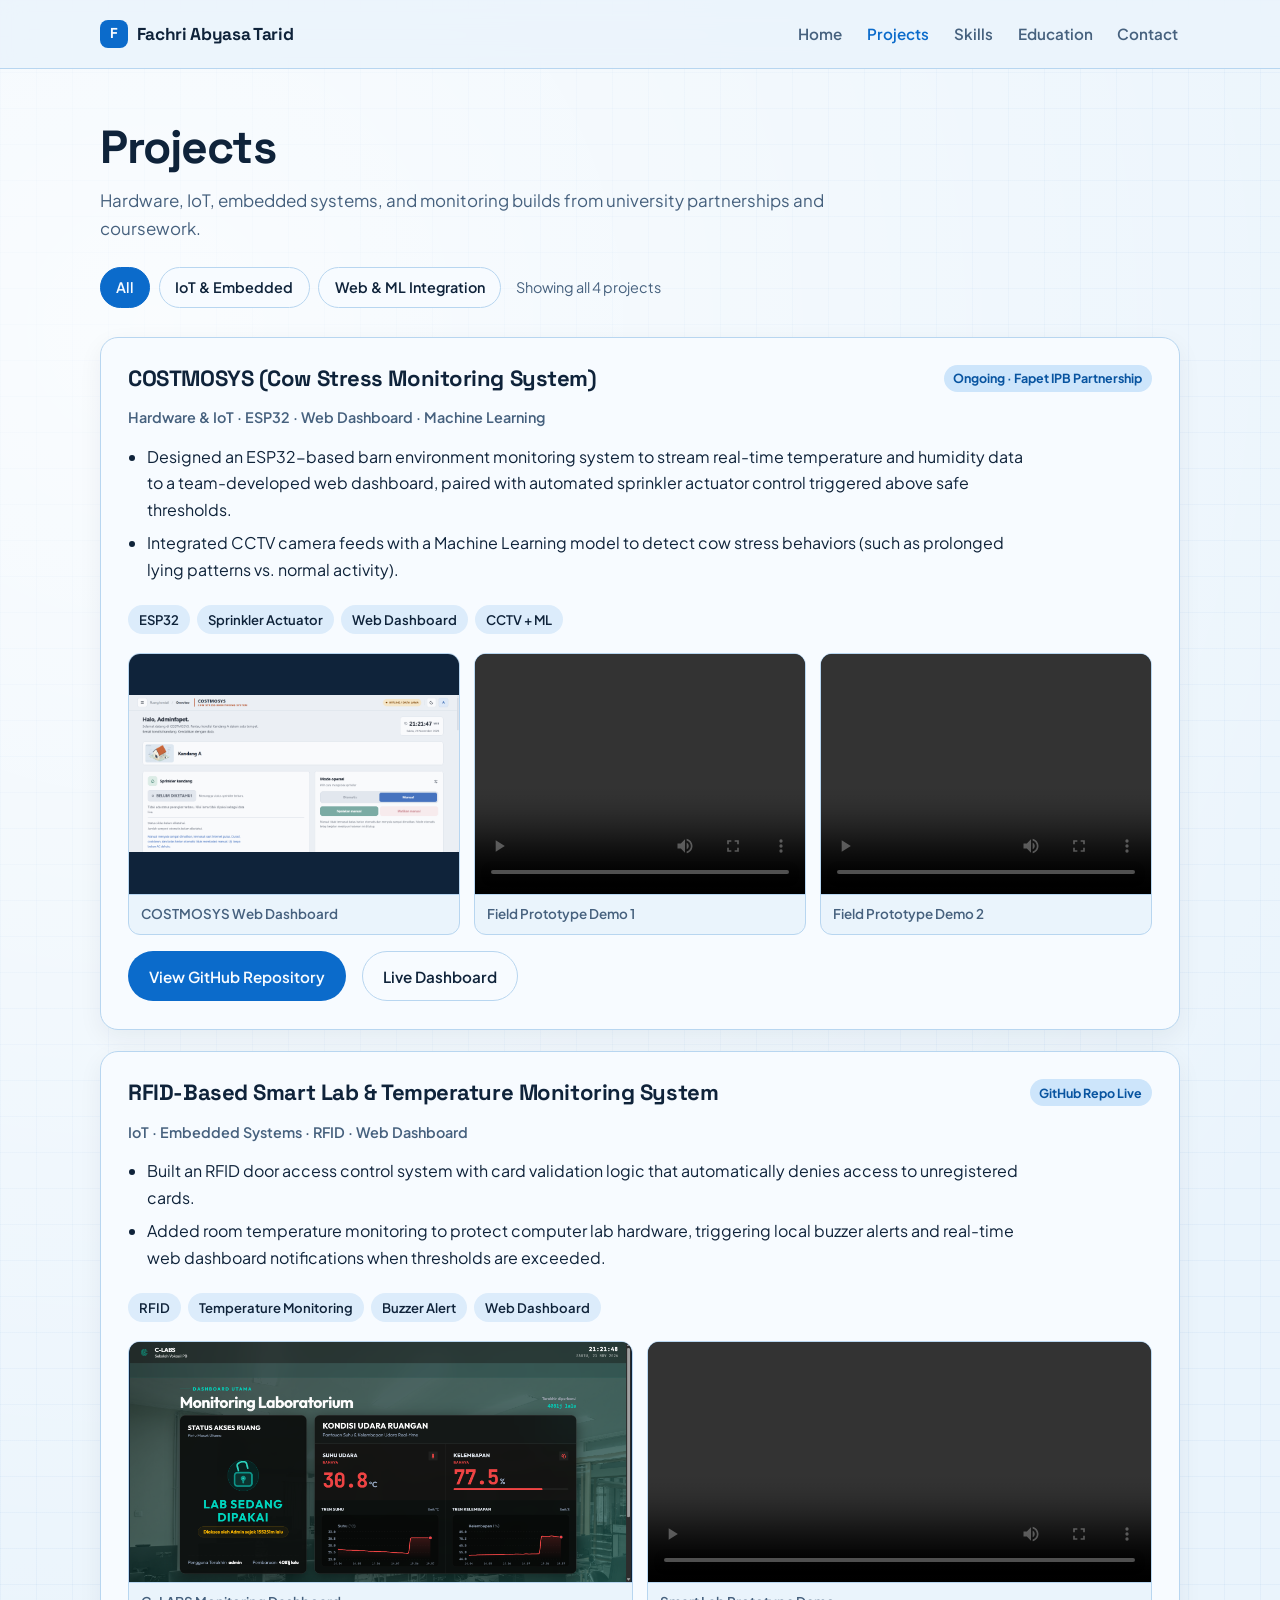
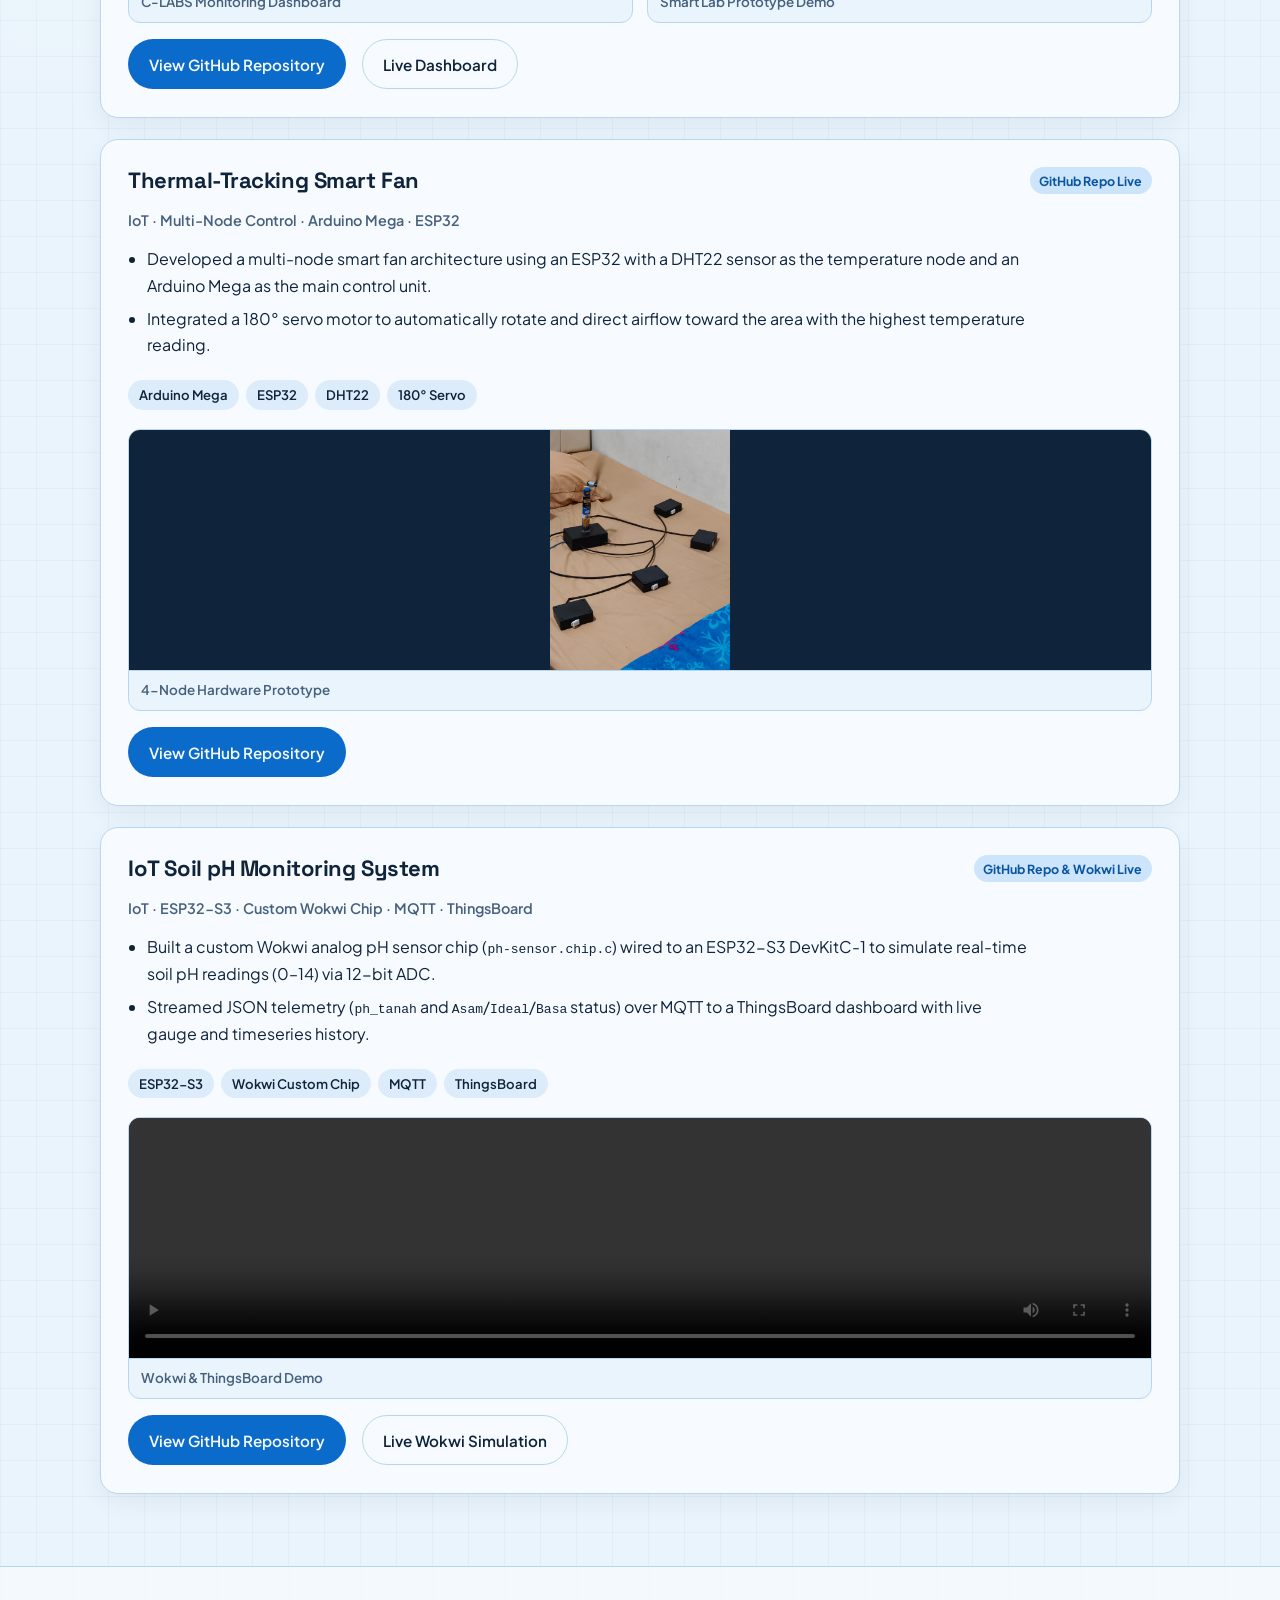
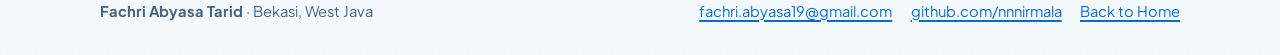
==== commit 1b7cb5b5: "feat: add IoT Soil pH Monitoring System project to portfolio" ====
--- a/projects.html
+++ b/projects.html
@@ -47,7 +47,7 @@
             <button type="button" class="chip" data-filter="all" aria-pressed="true">All</button>
             <button type="button" class="chip" data-filter="iot" aria-pressed="false">IoT &amp; Embedded</button>
             <button type="button" class="chip" data-filter="web-ml" aria-pressed="false">Web &amp; ML Integration</button>
-            <p class="filter-status" role="status">Showing all 3 projects</p>
+            <p class="filter-status" role="status">Showing all 4 projects</p>
           </div>
           <p class="empty" id="empty" hidden>No projects match this filter.</p>
         </div>
@@ -148,6 +148,34 @@
             <a class="btn btn-primary" href="https://github.com/nnnirmala/thermal-tracking-smart-fan" target="_blank" rel="noopener noreferrer">View GitHub Repository</a>
           </div>
         </article>
+
+        <article class="project-entry" id="soil-ph" data-categories="iot web-ml">
+          <div class="project-top">
+            <h2>IoT Soil pH Monitoring System</h2>
+            <span class="status-badge">GitHub Repo &amp; Wokwi Live</span>
+          </div>
+          <p class="project-meta">IoT · ESP32-S3 · Custom Wokwi Chip · MQTT · ThingsBoard</p>
+          <ul class="project-points">
+            <li>Built a custom Wokwi analog pH sensor chip (<code>ph-sensor.chip.c</code>) wired to an ESP32-S3 DevKitC-1 to simulate real-time soil pH readings (0–14) via 12-bit ADC.</li>
+            <li>Streamed JSON telemetry (<code>ph_tanah</code> and <code>Asam</code>/<code>Ideal</code>/<code>Basa</code> status) over MQTT to a ThingsBoard dashboard with live gauge and timeseries history.</li>
+          </ul>
+          <div class="tag-row">
+            <span class="tag">ESP32-S3</span>
+            <span class="tag">Wokwi Custom Chip</span>
+            <span class="tag">MQTT</span>
+            <span class="tag">ThingsBoard</span>
+          </div>
+          <div class="media-grid">
+            <figure class="media-item">
+              <video controls preload="metadata" src="https://github.com/nnnirmala/nnnirmala.github.io/releases/download/media-v1/soil-ph-demo.mp4"></video>
+              <figcaption>Wokwi &amp; ThingsBoard Demo</figcaption>
+            </figure>
+          </div>
+          <div class="project-links">
+            <a class="btn btn-primary" href="https://github.com/nnnirmala/soil-ph-iot-thingsboard" target="_blank" rel="noopener noreferrer">View GitHub Repository</a>
+            <a class="btn btn-secondary" href="https://wokwi.com/projects/461304252599949313" target="_blank" rel="noopener noreferrer">Live Wokwi Simulation</a>
+          </div>
+        </article>
       </section>
     </main>
 
